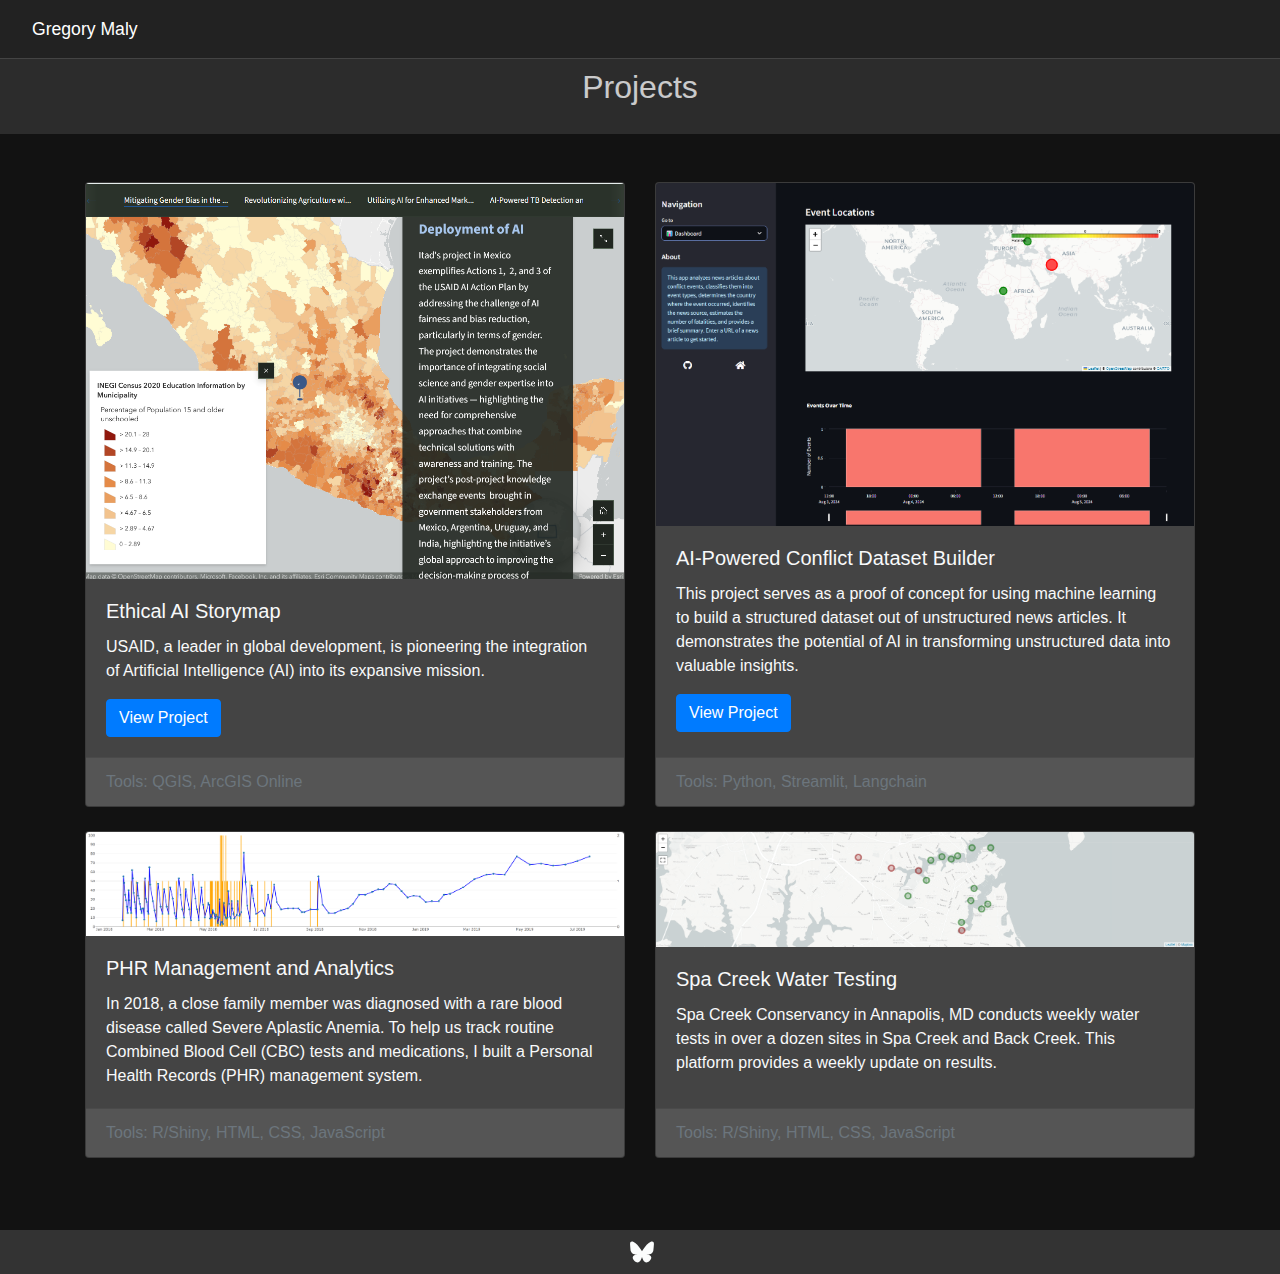
==== index.html @ e3fb36ff "Update index.html" ====
<head>
  <meta charset="utf-8">
  <meta name="viewport" content="width=device-width, initial-scale=1, shrink-to-fit=no">
  <link rel="stylesheet" href="https://maxcdn.bootstrapcdn.com/bootstrap/4.0.0/css/bootstrap.min.css" integrity="sha384-Gn5384xqQ1aoWXA+058RXPxPg6fy4IWvTNh0E263XmFcJlSAwiGgFAW/dAiS6JXm" crossorigin="anonymous">
  <link rel="stylesheet" href="https://use.fontawesome.com/releases/v5.7.0/css/all.css" integrity="sha384-lZN37f5QGtY3VHgisS14W3ExzMWZxybE1SJSEsQp9S+oqd12jhcu+A56Ebc1zFSJ" crossorigin="anonymous">
  <style>
  body {
    font-family: Arial, sans-serif;
    color: #f8f9fa; /* Light text color */
    background-color: #121212; /* Dark background color */
    display: flex;
    flex-direction: column;
    min-height: 100vh;
  }
  .navbar {
    background-color: #222; /* Darker navbar background for better contrast */
    border-bottom: 1px solid #444;
  }
  .navbar-brand, .nav-link, .navbar-text {
    color: #f8f9fa; /* Light text color for navbar */
    font-size: 1.1rem; /* Slightly larger font size for readability */
    padding: 0.5rem 1rem; /* Increased padding for better spacing */
  }
  .navbar-brand:hover, .nav-link:hover {
    color: #ddd; /* Slightly lighter on hover */
  }
  .jumbotron, .bgimg-1, .bgimg-2 {
    background-size: cover;
    background-position: center;
    opacity: 0.8;
  }
  .jumbotron, .bgimg-1, .bgimg-2 {
    background-color: #333; /* Dark background for sections */
  }
  .caption {
    text-align: center;
    color: #f8f9fa; /* Light text color */
    padding: 20px;
  }
  .card {
    background-color: #444; /* Dark card background */
    color: #f8f9fa; /* Light text color */
  }
  .card-header {
    background-color: #555; /* Darker card header */
    color: #f8f9fa; /* Light text color */
  }
  .card-footer {
    background-color: #555; /* Darker card footer */
    color: #eee; /* Even lighter text color for better contrast */
  }
  a {
    color: #f8f9fa; /* Light link color */
    text-decoration: none;
  }
  a:hover {
    text-decoration: underline;
    color: #ddd; /* Slightly lighter on hover */
  }
  footer {
    background-color: #333; /* Dark footer background */
    padding: 10px 0;
    color: #f8f9fa; /* Light text color */
    margin-top: auto;
  }
  .social-links a {
    display: inline-block;
    vertical-align: middle;
    text-decoration: none;
  }

  .social-links a img {
    display: block;
  }

  .social-links a {
    margin-right: 15px; /* Adjust spacing between icons */
  }

  .social-links a:last-child {
    margin-right: 0; /* Remove margin from the last icon */
  }
</style>
</head>

<body>
  <header>
    <nav class="navbar navbar-expand-lg navbar-dark fixed-top">
      <a class="navbar-brand" href="#">Gregory Maly</a>
      <button class="navbar-toggler" type="button" data-toggle="collapse" data-target="#navbarText" aria-controls="navbarText" aria-expanded="false" aria-label="Toggle navigation">
        <span class="navbar-toggler-icon"></span>
      </button>
      <div class="collapse navbar-collapse" id="navbarText">
        <ul class="navbar-nav mr-auto">
          <!-- Removed navigation links -->
        </ul>
      </div>
    </nav>
  </header>

  <main>
    <section id="projects" class="bgimg-1 my-5">
      <div class="caption">
        <h2>Projects</h2>
      </div>
    </section>

    <div class="container my-5">
      <div class="row">
        <div class="col-md-6 mb-4 d-flex">
          <div class="card">
            <img class="card-img-top" src="images/EthicalAI.png" alt="Ethical AI Project">
            <div class="card-body">
              <h5 class="card-title">Ethical AI Storymap</h5>
              <p class="card-text">USAID, a leader in global development, is pioneering the integration of Artificial Intelligence (AI) into its expansive mission.</p>
              <a href="https://storymaps.arcgis.com/stories/06e304e31e0b47d9a1a52c64feaf4442" target="_blank" class="btn btn-primary">View Project</a>
            </div>
            <div class="card-footer text-muted">Tools: QGIS, ArcGIS Online</div>
          </div>
        </div>
        <div class="col-md-6 mb-4 d-flex">
          <div class="card">
            <img class="card-img-top" src="images/conflicteventsbuilder.png" alt="AI-Powered Conflict Dataset Builder">
            <div class="card-body">
              <h5 class="card-title">AI-Powered Conflict Dataset Builder</h5>
              <p class="card-text">This project serves as a proof of concept for using machine learning to build a structured dataset out of unstructured news articles. It demonstrates the potential of AI in transforming unstructured data into valuable insights.</p>
              <a href="https://events.evidencebase.ai/" target="_blank" class="btn btn-primary">View Project</a>
            </div>
            <div class="card-footer text-muted">Tools: Python, Streamlit, Langchain</div>
          </div>
        </div>
        <div class="col-md-6 mb-4 d-flex">
          <div class="card">
            <img class="card-img-top" src="CBCtracker.PNG" alt="PHR Management and Analytics">
            <div class="card-body">
              <h5 class="card-title">PHR Management and Analytics</h5>
              <p class="card-text">In 2018, a close family member was diagnosed with a rare blood disease called Severe Aplastic Anemia. To help us track routine Combined Blood Cell (CBC) tests and medications, I built a Personal Health Records (PHR) management system.</p>
            </div>
            <div class="card-footer text-muted">Tools: R/Shiny, HTML, CSS, JavaScript</div>
          </div>
        </div>
        <div class="col-md-6 mb-4 d-flex">
          <div class="card">
            <img class="card-img-top" src="WaterTracker.PNG" alt="Spa Creek Water Testing">
            <div class="card-body">
              <h5 class="card-title">Spa Creek Water Testing</h5>
              <p class="card-text">Spa Creek Conservancy in Annapolis, MD conducts weekly water tests in over a dozen sites in Spa Creek and Back Creek. This platform provides a weekly update on results.</p>
            </div>
            <div class="card-footer text-muted">Tools: R/Shiny, HTML, CSS, JavaScript</div>
          </div>
        </div>
      </div>
    </div>
  </main>

  <footer class="text-center">
    <div class="container">
      <div class="social-links">
        <a href="https://www.linkedin.com/in/gregmaly/" class="fab fa-linkedin" target="_blank" style="font-size: 24px; margin-right: 15px;"></a>
        <a href="https://bsky.app/profile/gmaly.bsky.social" target="_blank" style="display: inline-block; width: 24px; height: 24px; margin-right: 15px;">
          <img src="icons/bluesky-brands-solid.svg" alt="Bluesky" style="width: 100%; height: 100%;">
        </a>
      </div>
    </div>
  </footer>

  <script src="https://code.jquery.com/jquery-3.4.1.min.js" integrity="sha256-CSXorXvZcTkaix6Yvo6HppcZGetbYMGWSFlBw8HfCJo=" crossorigin="anonymous"></script>
  <script src="https://cdnjs.cloudflare.com/ajax/libs/popper.js/1.12.9/umd/popper.min.js" integrity="sha384-ApNbgh9B+Y1QKtv3Rn7W3mgPxhU9K/ScQsAP7hUibX39j7fakFPskvXusvfa0b4Q" crossorigin="anonymous"></script>
  <script src="https://maxcdn.bootstrapcdn.com/bootstrap/4.0.0/js/bootstrap.min.js" integrity="sha384-JZR6Spejh4U02d8jOt6vLEHfe/JQGiRRSQQxSfFWpi1MquVdAyjUar5+76PVCmYl" crossorigin="anonymous"></script>
  <script>
    function scrollToAnchor(aid) {
      var aTag = $("a[name='" + aid + "']");
      $('html,body').animate({ scrollTop: aTag.offset().top }, 'slow');
    }

    $("#aboutlink").click(function () {
      scrollToAnchor('about');
    });

    $(".projectslink").click(function () {
      scrollToAnchor('projects');
    });

    $("#resumelink").click(function () {
      scrollToAnchor('resume');
    });
  </script>
</body>
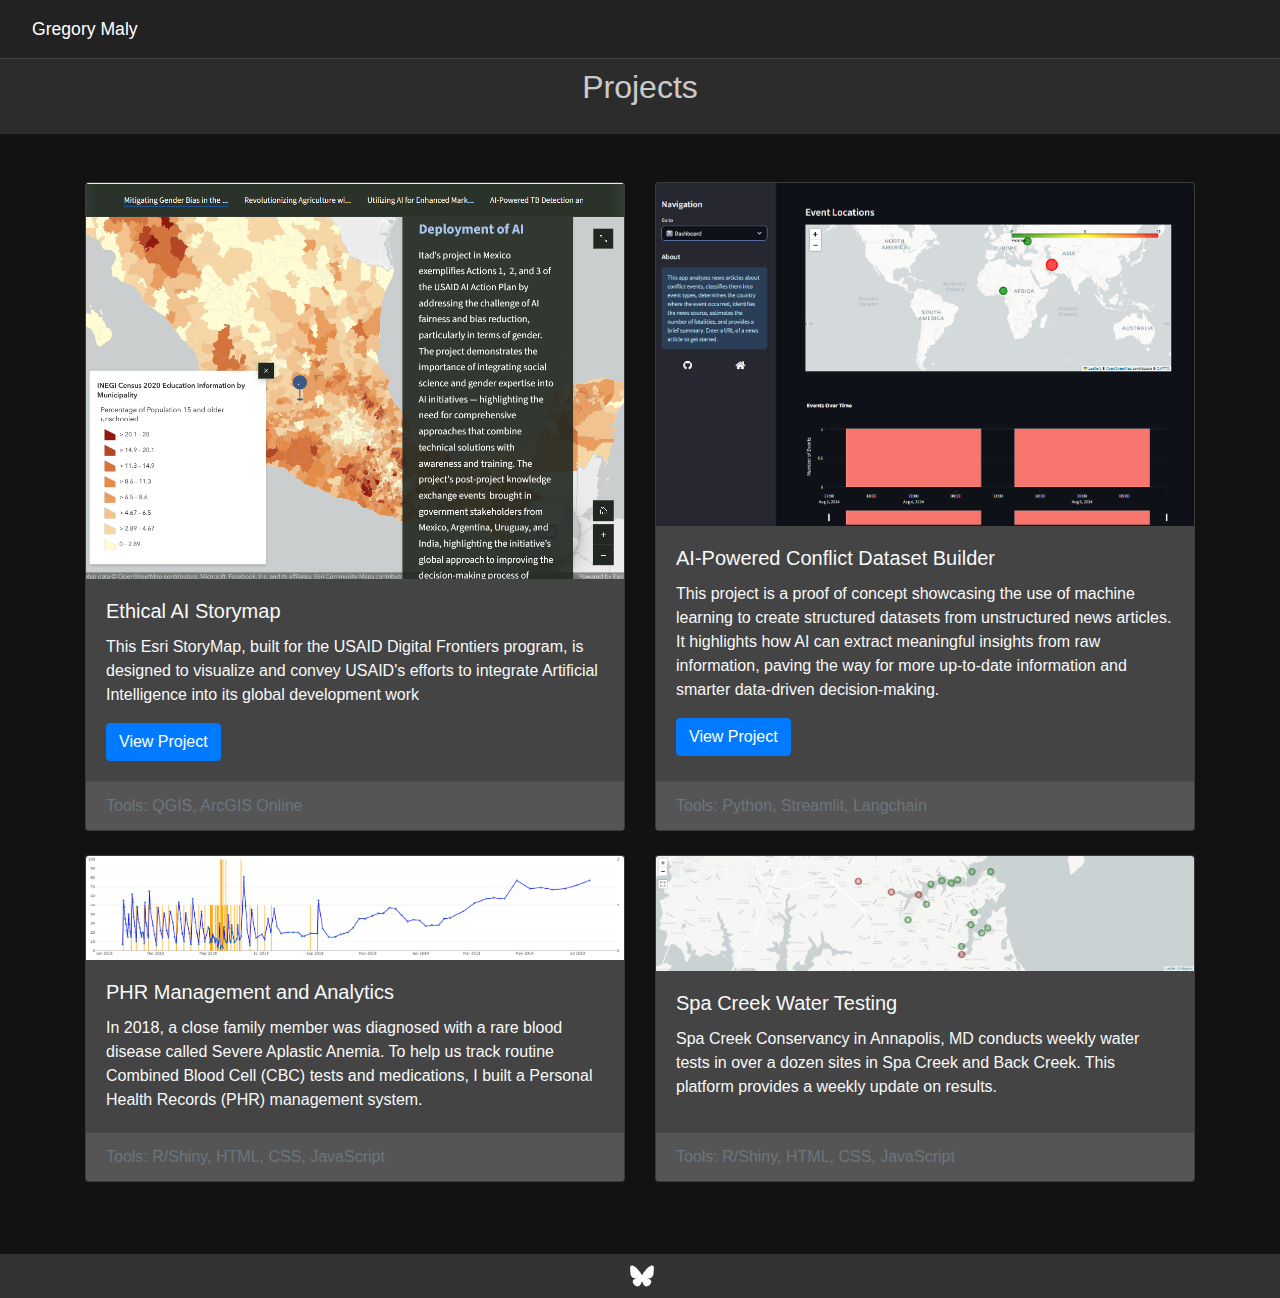
==== commit 8585c0c7: "Update index.html" ====
--- a/index.html
+++ b/index.html
@@ -112,7 +112,7 @@
             <img class="card-img-top" src="images/EthicalAI.png" alt="Ethical AI Project">
             <div class="card-body">
               <h5 class="card-title">Ethical AI Storymap</h5>
-              <p class="card-text">USAID, a leader in global development, is pioneering the integration of Artificial Intelligence (AI) into its expansive mission.</p>
+              <p class="card-text">This Esri StoryMap, built for the USAID Digital Frontiers program, is designed to visualize and convey USAID's efforts to integrate Artificial Intelligence into its global development work</p>
               <a href="https://storymaps.arcgis.com/stories/06e304e31e0b47d9a1a52c64feaf4442" target="_blank" class="btn btn-primary">View Project</a>
             </div>
             <div class="card-footer text-muted">Tools: QGIS, ArcGIS Online</div>
@@ -123,7 +123,7 @@
             <img class="card-img-top" src="images/conflicteventsbuilder.png" alt="AI-Powered Conflict Dataset Builder">
             <div class="card-body">
               <h5 class="card-title">AI-Powered Conflict Dataset Builder</h5>
-              <p class="card-text">This project serves as a proof of concept for using machine learning to build a structured dataset out of unstructured news articles. It demonstrates the potential of AI in transforming unstructured data into valuable insights.</p>
+              <p class="card-text">This project is a proof of concept showcasing the use of machine learning to create structured datasets from unstructured news articles. It highlights how AI can extract meaningful insights from raw information, paving the way for more up-to-date information and smarter data-driven decision-making.</p>
               <a href="https://events.evidencebase.ai/" target="_blank" class="btn btn-primary">View Project</a>
             </div>
             <div class="card-footer text-muted">Tools: Python, Streamlit, Langchain</div>
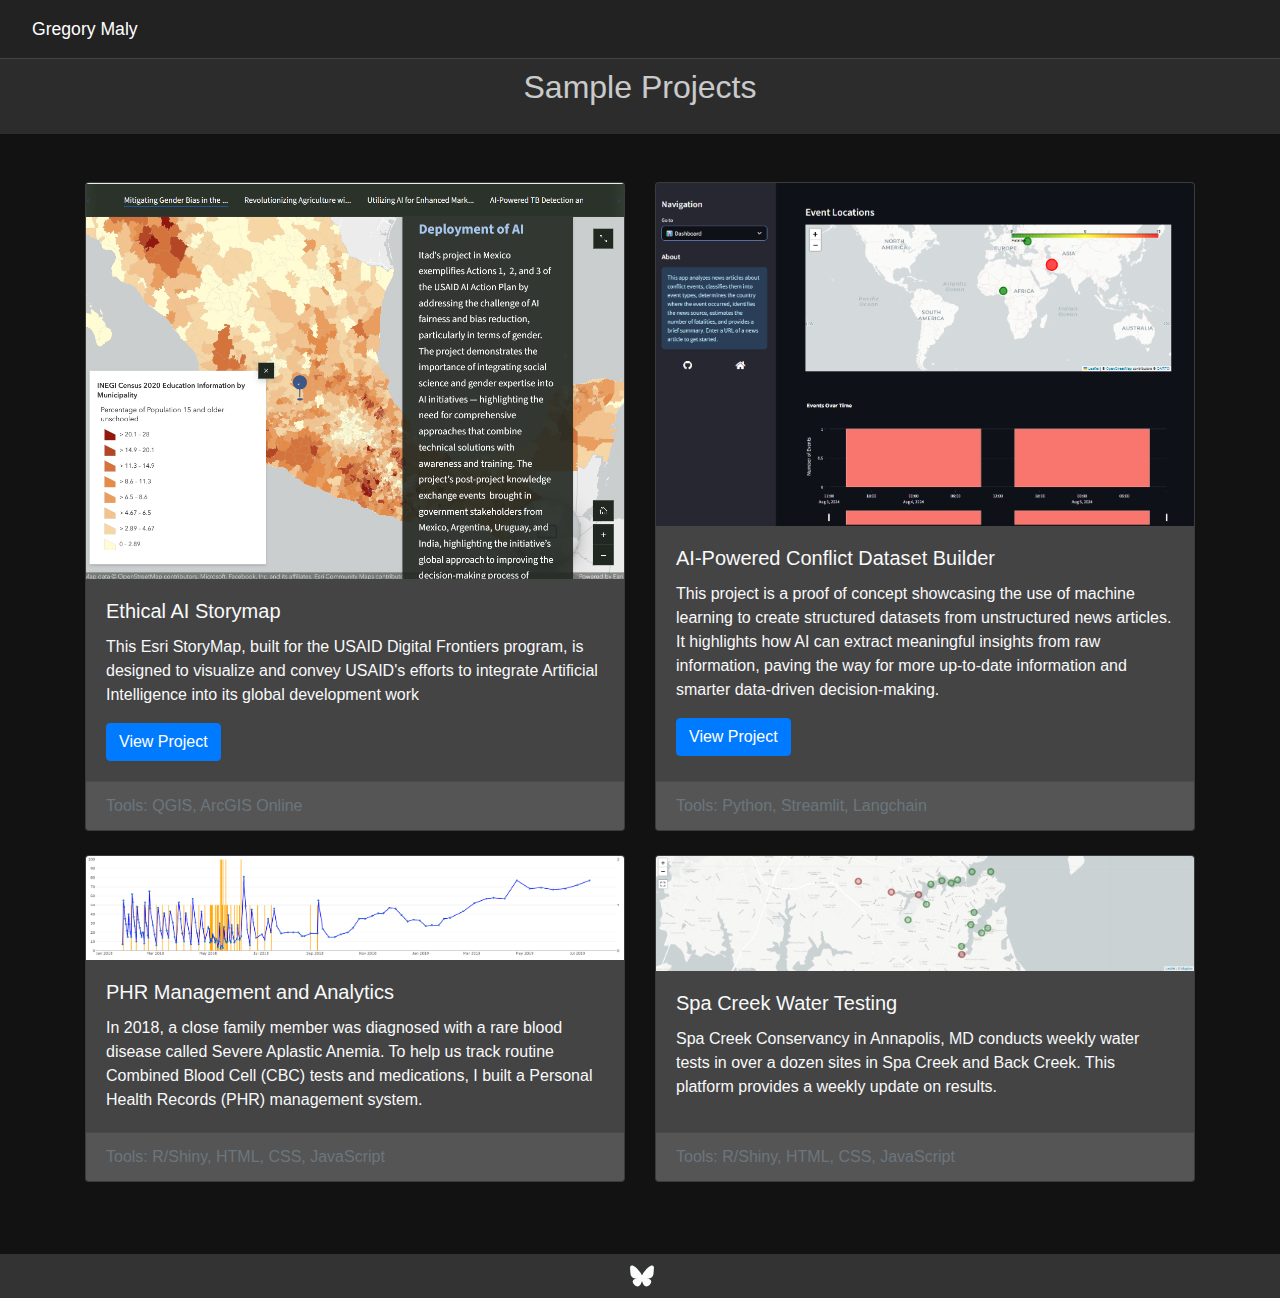
==== commit 7f6568a2: "Update index.html" ====
--- a/index.html
+++ b/index.html
@@ -101,7 +101,7 @@
   <main>
     <section id="projects" class="bgimg-1 my-5">
       <div class="caption">
-        <h2>Projects</h2>
+        <h2>Sample Projects</h2>
       </div>
     </section>
 
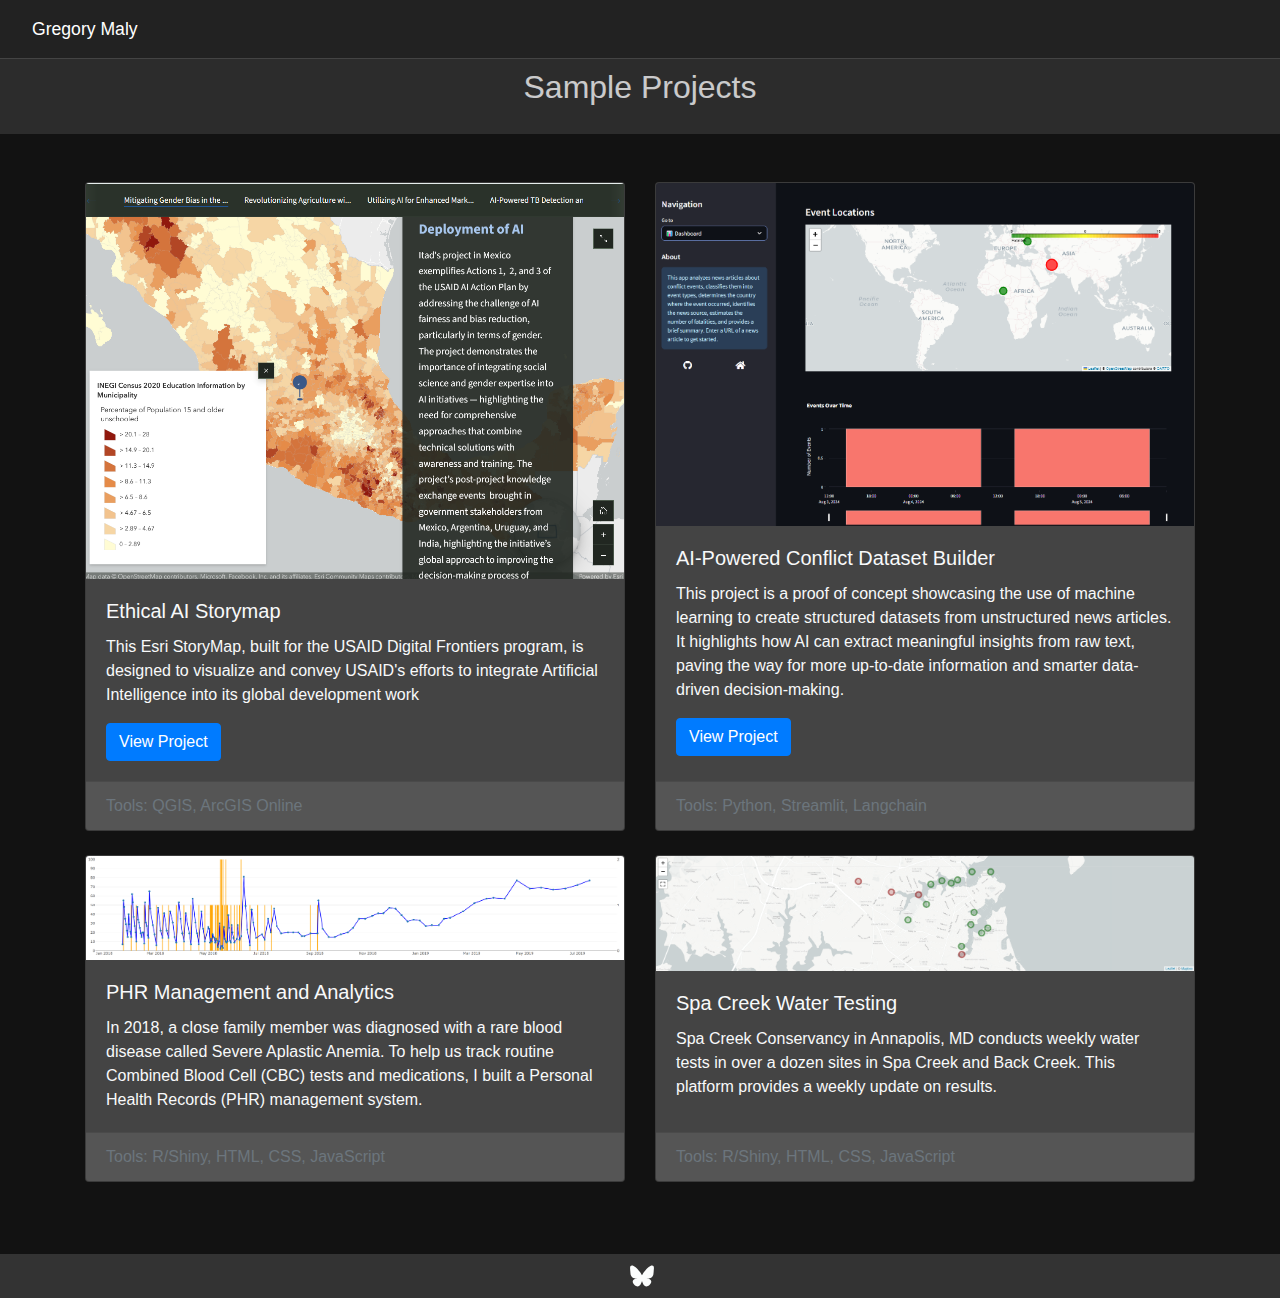
==== commit bf0813b6: "Update index.html" ====
--- a/index.html
+++ b/index.html
@@ -123,7 +123,7 @@
             <img class="card-img-top" src="images/conflicteventsbuilder.png" alt="AI-Powered Conflict Dataset Builder">
             <div class="card-body">
               <h5 class="card-title">AI-Powered Conflict Dataset Builder</h5>
-              <p class="card-text">This project is a proof of concept showcasing the use of machine learning to create structured datasets from unstructured news articles. It highlights how AI can extract meaningful insights from raw information, paving the way for more up-to-date information and smarter data-driven decision-making.</p>
+              <p class="card-text">This project is a proof of concept showcasing the use of machine learning to create structured datasets from unstructured news articles. It highlights how AI can extract meaningful insights from raw text, paving the way for more up-to-date information and smarter data-driven decision-making.</p>
               <a href="https://events.evidencebase.ai/" target="_blank" class="btn btn-primary">View Project</a>
             </div>
             <div class="card-footer text-muted">Tools: Python, Streamlit, Langchain</div>
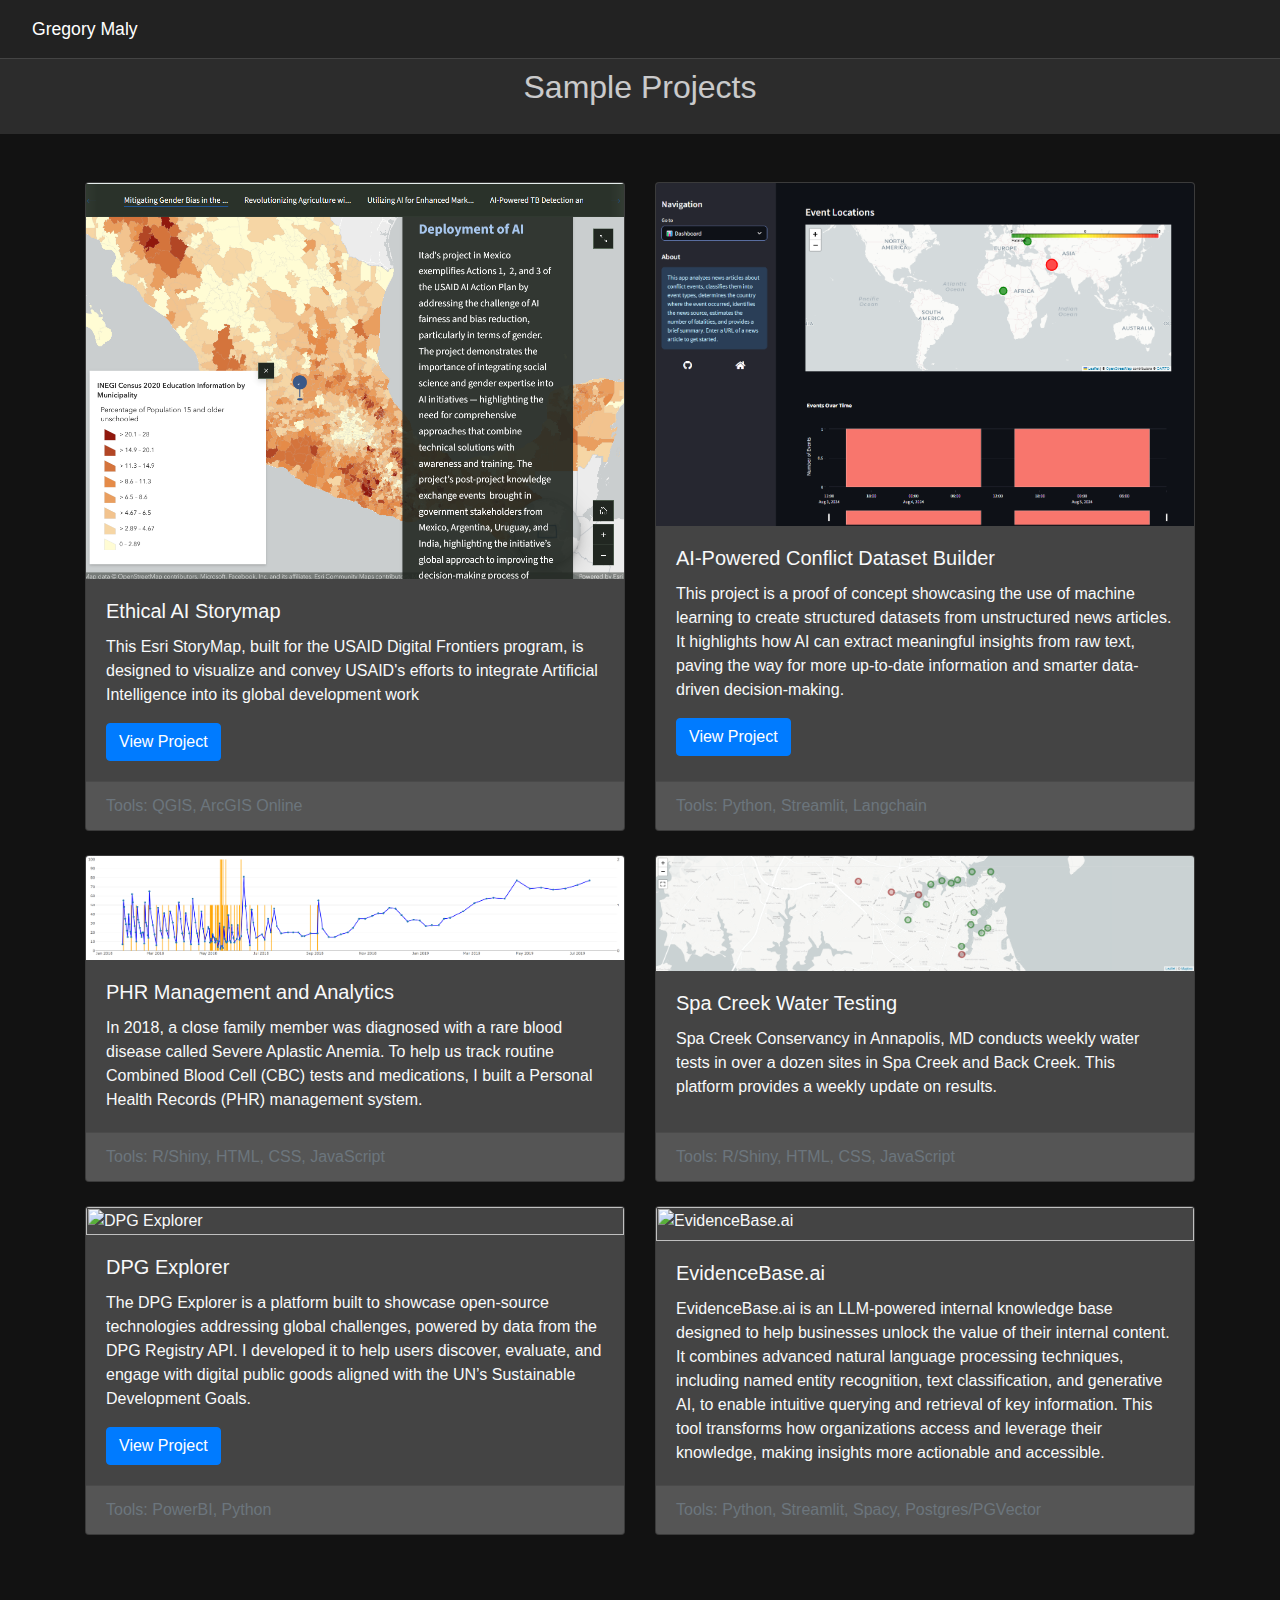
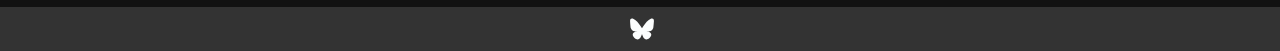
==== commit 1dce40fe: "Update index.html" ====
--- a/index.html
+++ b/index.html
@@ -149,6 +149,27 @@
             <div class="card-footer text-muted">Tools: R/Shiny, HTML, CSS, JavaScript</div>
           </div>
         </div>
+        <div class="col-md-6 mb-4 d-flex">
+          <div class="card">
+            <img class="card-img-top" src="images/DPGExplorr.png" alt="DPG Explorer">
+            <div class="card-body">
+              <h5 class="card-title">DPG Explorer</h5>
+              <p class="card-text">The DPG Explorer is a platform built to showcase open-source technologies addressing global challenges, powered by data from the DPG Registry API. I developed it to help users discover, evaluate, and engage with digital public goods aligned with the UN’s Sustainable Development Goals.</p>
+              <a href="https://app.powerbi.com/view?r=eyJrIjoiOGNhMDE0MzMtNzBmMi00ZDAxLWEzODItMjQ4ZWIwNmY5YTM0IiwidCI6IjczNjIwMmZmLWY0MDctNDhiYS04NGE1LTMzYWRhNTE1MzI1NyIsImMiOjJ9" target="_blank" class="btn btn-primary">View Project</a>
+            </div>
+            <div class="card-footer text-muted">Tools: PowerBI, Python</div>
+          </div>
+        </div>
+        <div class="col-md-6 mb-4 d-flex">
+          <div class="card">
+            <img class="card-img-top" src="images/Evidencebase.png" alt="EvidenceBase.ai">
+            <div class="card-body">
+              <h5 class="card-title">EvidenceBase.ai</h5>
+              <p class="card-text">EvidenceBase.ai is an LLM-powered internal knowledge base designed to help businesses unlock the value of their internal content. It combines advanced natural language processing techniques, including named entity recognition, text classification, and generative AI, to enable intuitive querying and retrieval of key information. This tool transforms how organizations access and leverage their knowledge, making insights more actionable and accessible.</p>
+            </div>
+            <div class="card-footer text-muted">Tools: Python, Streamlit, Spacy, Postgres/PGVector</div>
+          </div>
+        </div>
       </div>
     </div>
   </main>
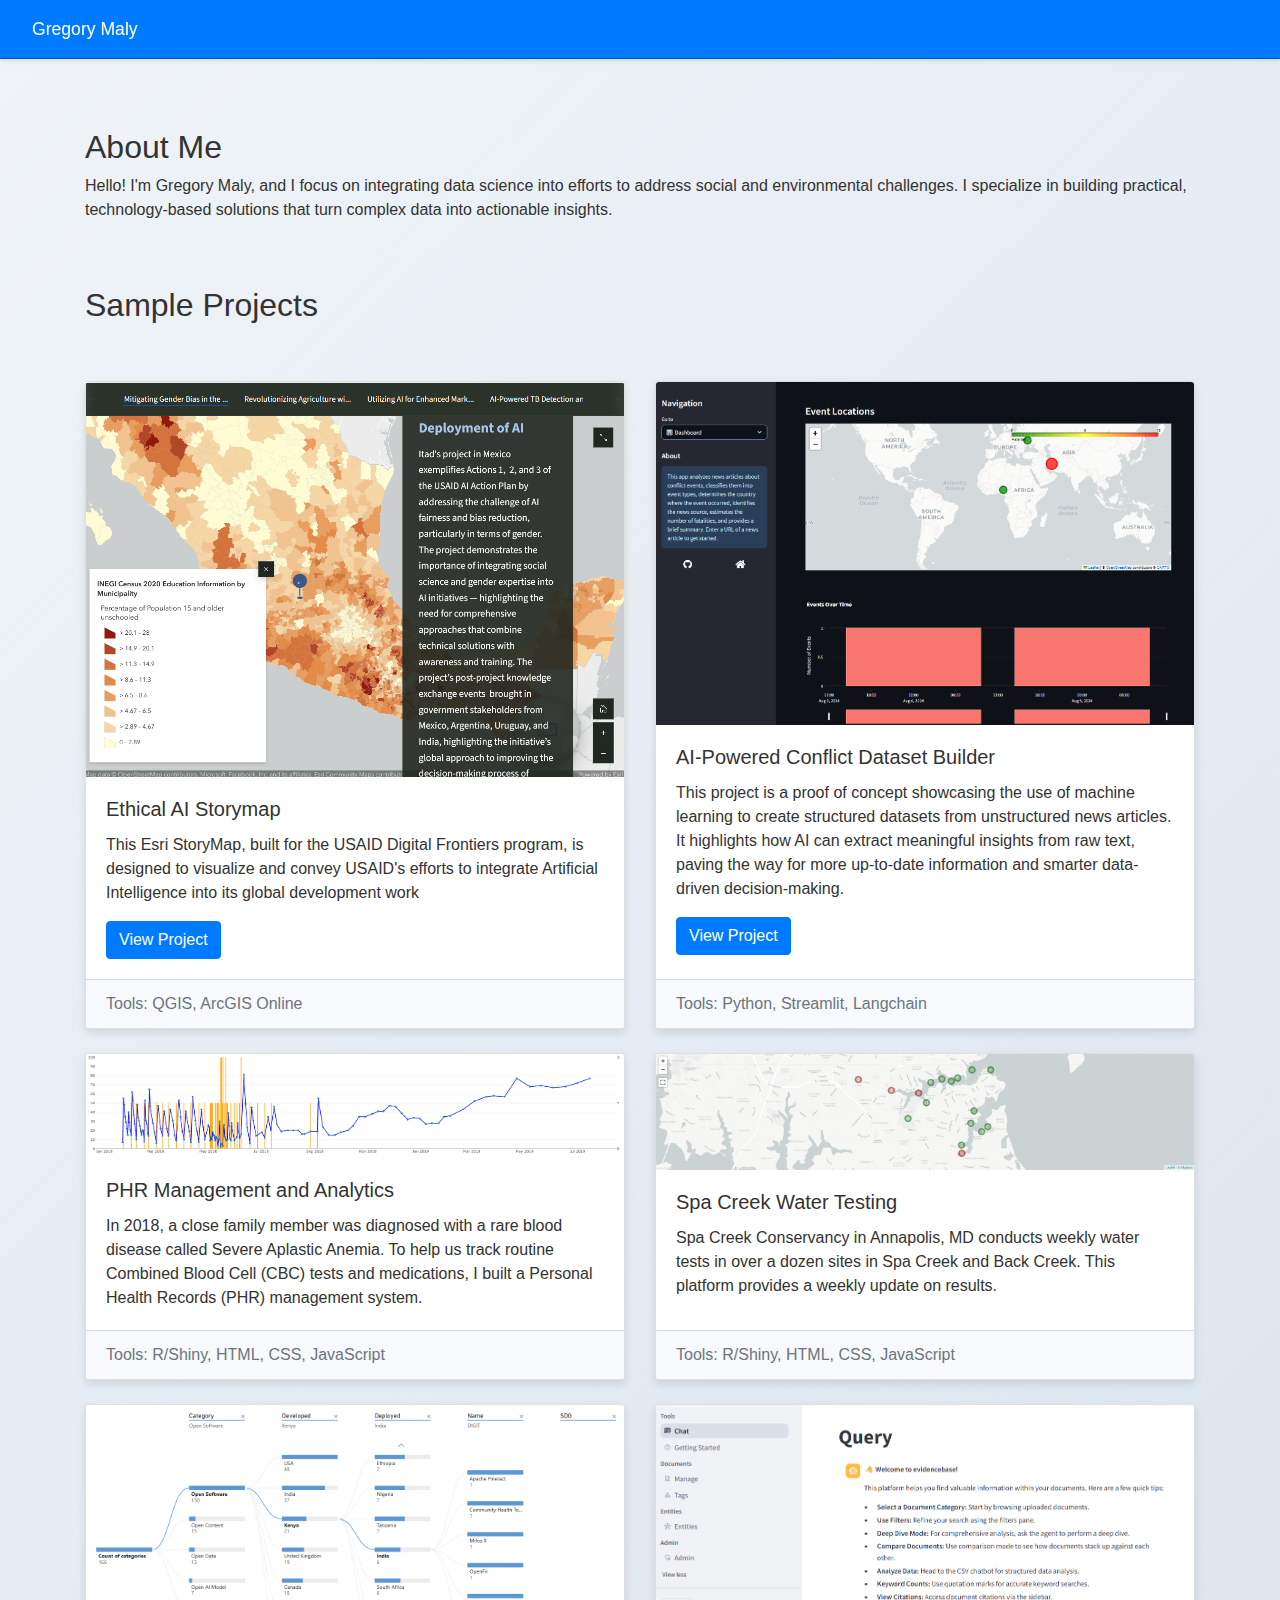
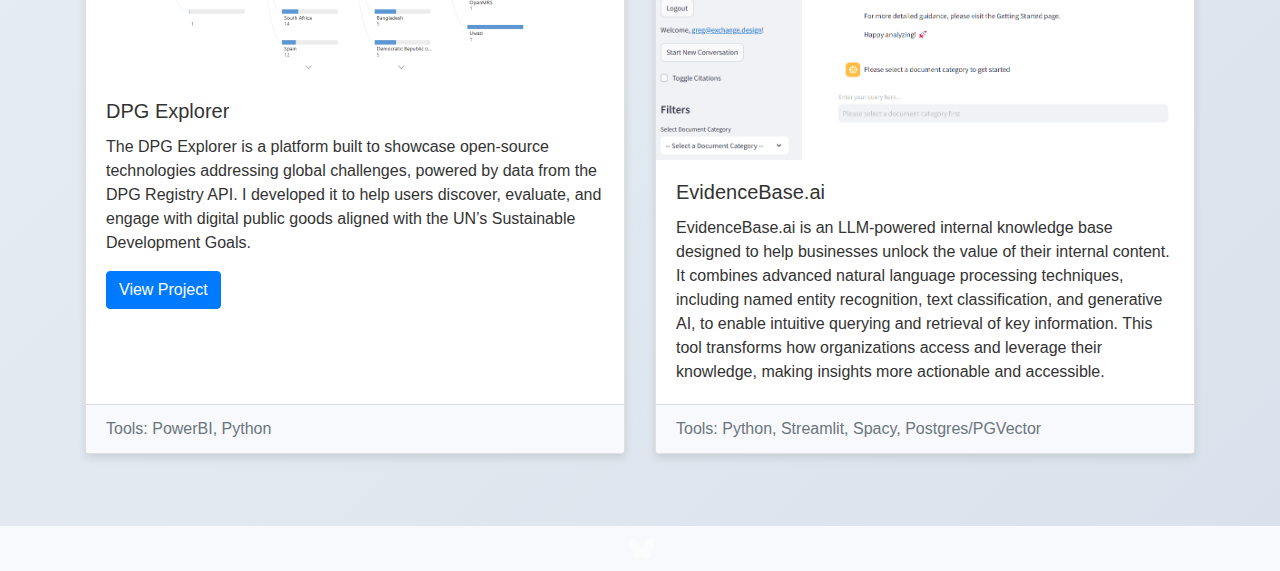
==== commit 4512ff2d: "updated the UI" ====
--- a/index.html
+++ b/index.html
@@ -4,83 +4,87 @@
   <link rel="stylesheet" href="https://maxcdn.bootstrapcdn.com/bootstrap/4.0.0/css/bootstrap.min.css" integrity="sha384-Gn5384xqQ1aoWXA+058RXPxPg6fy4IWvTNh0E263XmFcJlSAwiGgFAW/dAiS6JXm" crossorigin="anonymous">
   <link rel="stylesheet" href="https://use.fontawesome.com/releases/v5.7.0/css/all.css" integrity="sha384-lZN37f5QGtY3VHgisS14W3ExzMWZxybE1SJSEsQp9S+oqd12jhcu+A56Ebc1zFSJ" crossorigin="anonymous">
   <style>
-  body {
-    font-family: Arial, sans-serif;
-    color: #f8f9fa; /* Light text color */
-    background-color: #121212; /* Dark background color */
-    display: flex;
-    flex-direction: column;
-    min-height: 100vh;
-  }
-  .navbar {
-    background-color: #222; /* Darker navbar background for better contrast */
-    border-bottom: 1px solid #444;
-  }
-  .navbar-brand, .nav-link, .navbar-text {
-    color: #f8f9fa; /* Light text color for navbar */
-    font-size: 1.1rem; /* Slightly larger font size for readability */
-    padding: 0.5rem 1rem; /* Increased padding for better spacing */
-  }
-  .navbar-brand:hover, .nav-link:hover {
-    color: #ddd; /* Slightly lighter on hover */
-  }
-  .jumbotron, .bgimg-1, .bgimg-2 {
-    background-size: cover;
-    background-position: center;
-    opacity: 0.8;
-  }
-  .jumbotron, .bgimg-1, .bgimg-2 {
-    background-color: #333; /* Dark background for sections */
-  }
-  .caption {
-    text-align: center;
-    color: #f8f9fa; /* Light text color */
-    padding: 20px;
-  }
-  .card {
-    background-color: #444; /* Dark card background */
-    color: #f8f9fa; /* Light text color */
-  }
-  .card-header {
-    background-color: #555; /* Darker card header */
-    color: #f8f9fa; /* Light text color */
-  }
-  .card-footer {
-    background-color: #555; /* Darker card footer */
-    color: #eee; /* Even lighter text color for better contrast */
-  }
-  a {
-    color: #f8f9fa; /* Light link color */
-    text-decoration: none;
-  }
-  a:hover {
-    text-decoration: underline;
-    color: #ddd; /* Slightly lighter on hover */
-  }
-  footer {
-    background-color: #333; /* Dark footer background */
-    padding: 10px 0;
-    color: #f8f9fa; /* Light text color */
-    margin-top: auto;
-  }
-  .social-links a {
-    display: inline-block;
-    vertical-align: middle;
-    text-decoration: none;
-  }
-
-  .social-links a img {
-    display: block;
-  }
-
-  .social-links a {
-    margin-right: 15px; /* Adjust spacing between icons */
-  }
-
-  .social-links a:last-child {
-    margin-right: 0; /* Remove margin from the last icon */
-  }
-</style>
+    body {
+      font-family: 'Segoe UI', Tahoma, Geneva, Verdana, sans-serif;
+      color: #333;
+      background: linear-gradient(135deg, #f0f4f8, #d9e2ec);
+      display: flex;
+      flex-direction: column;
+      min-height: 100vh;
+    }
+    .navbar {
+      background-color: #007bff;
+      border-bottom: 1px solid #0056b3;
+      box-shadow: 0 2px 4px rgba(0, 0, 0, 0.1);
+    }
+    .navbar-brand, .nav-link, .navbar-text {
+      color: #ffffff;
+      font-size: 1.1rem;
+      padding: 0.5rem 1rem;
+    }
+    .navbar-brand:hover, .nav-link:hover {
+      color: #ff7f50;
+    }
+    .jumbotron, .bgimg-1, .bgimg-2 {
+      background-size: cover;
+      background-position: center;
+      opacity: 0.8;
+    }
+    .caption {
+      text-align: center;
+      color: #f8f9fa;
+      padding: 20px;
+    }
+    .card {
+      background-color: #ffffff;
+      color: #333;
+      box-shadow: 0 4px 8px rgba(0, 0, 0, 0.1);
+      transition: transform 0.3s, box-shadow 0.3s;
+    }
+    .card:hover {
+      transform: translateY(-10px);
+      box-shadow: 0 8px 16px rgba(0, 0, 0, 0.2);
+    }
+    .card-header, .card-footer {
+      background-color: #f7f9fc;
+      color: #555;
+    }
+    a {
+      color: #007bff;
+      text-decoration: none;
+    }
+    a:hover {
+      text-decoration: underline;
+      color: #ff7f50;
+    }
+    footer {
+      background-color: #f7f9fc;
+      padding: 10px 0;
+      color: #333;
+      margin-top: auto;
+    }
+    .social-links a {
+      display: inline-block;
+      vertical-align: middle;
+      text-decoration: none;
+      transition: color 0.3s;
+    }
+    .social-links a:hover {
+      color: #ddd;
+    }
+    .social-links a img {
+      display: block;
+    }
+    .social-links a {
+      margin-right: 15px;
+    }
+    .social-links a:last-child {
+      margin-right: 0;
+    }
+    main {
+      margin-top: 80px;
+    }
+  </style>
 </head>
 
 <body>
@@ -99,9 +103,25 @@
   </header>
 
   <main>
-    <section id="projects" class="bgimg-1 my-5">
-      <div class="caption">
-        <h2>Sample Projects</h2>
+    <section id="bio" class="my-5">
+      <div class="container">
+        <div class="row">
+          <div class="col-md-12">
+            <h2>About Me</h2>
+            <p>Hello! I'm Gregory Maly, and I focus on integrating data science into efforts to address social and environmental challenges. I specialize in building practical, technology-based solutions that turn complex data into actionable insights.
+            </p>
+          </div>
+        </div>
+      </div>
+    </section>
+
+    <section id="projects" class="my-5">
+      <div class="container">
+        <div class="row">
+          <div class="col-md-12">
+            <h2>Sample Projects</h2>
+          </div>
+        </div>
       </div>
     </section>
 
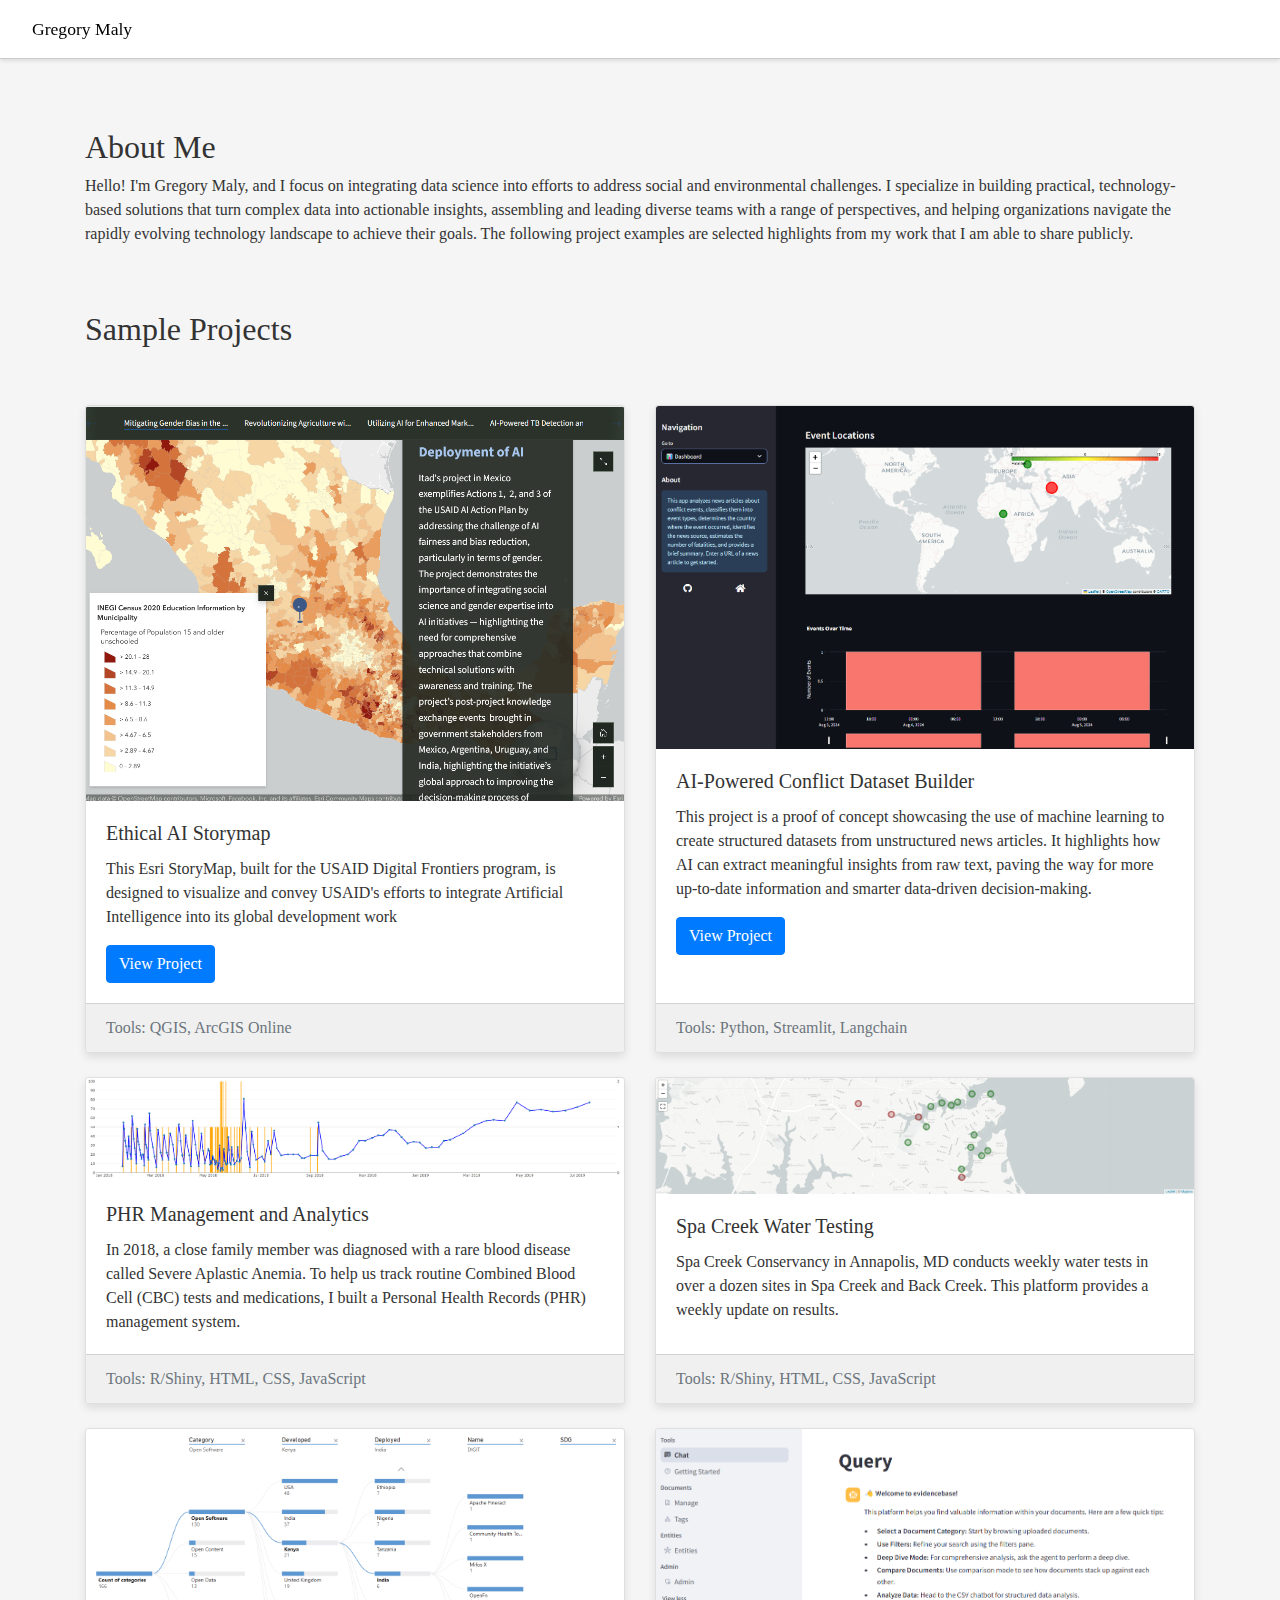
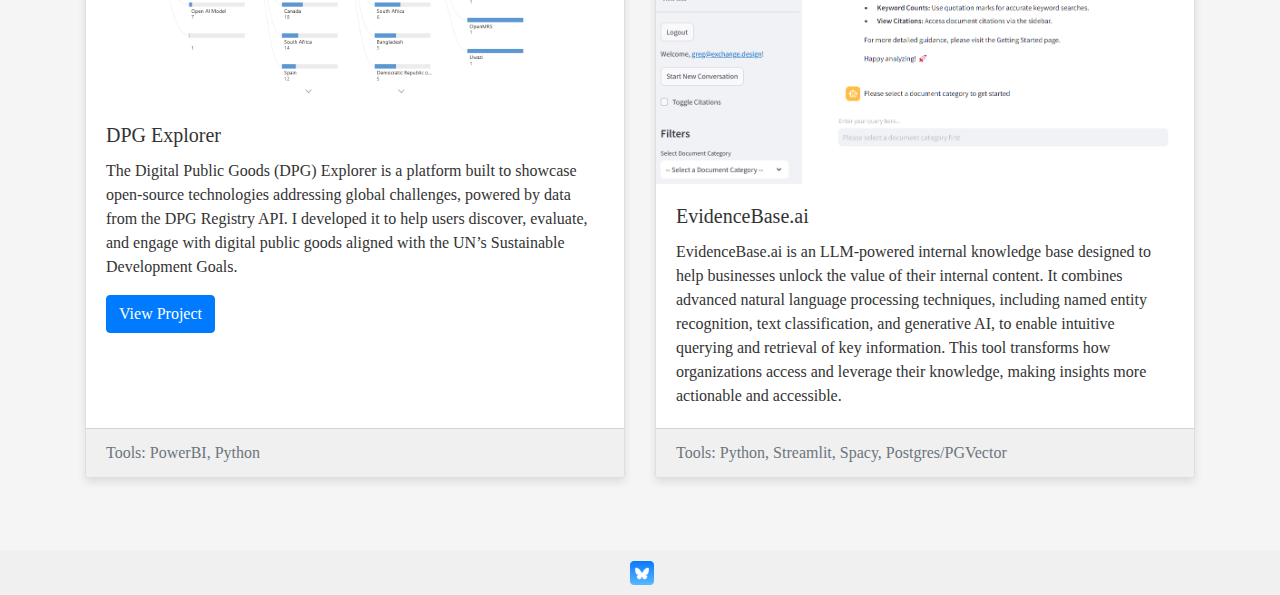
==== commit a8014218: "update UI" ====
--- a/index.html
+++ b/index.html
@@ -5,25 +5,25 @@
   <link rel="stylesheet" href="https://use.fontawesome.com/releases/v5.7.0/css/all.css" integrity="sha384-lZN37f5QGtY3VHgisS14W3ExzMWZxybE1SJSEsQp9S+oqd12jhcu+A56Ebc1zFSJ" crossorigin="anonymous">
   <style>
     body {
-      font-family: 'Segoe UI', Tahoma, Geneva, Verdana, sans-serif;
-      color: #333;
-      background: linear-gradient(135deg, #f0f4f8, #d9e2ec);
+      font-family: 'Georgia', serif;
+      color: #333;
+      background: #f5f5f5;
       display: flex;
       flex-direction: column;
       min-height: 100vh;
     }
     .navbar {
-      background-color: #007bff;
-      border-bottom: 1px solid #0056b3;
+      background-color: #fff;
+      border-bottom: 1px solid #ccc;
       box-shadow: 0 2px 4px rgba(0, 0, 0, 0.1);
     }
     .navbar-brand, .nav-link, .navbar-text {
-      color: #ffffff;
+      color: #000;
       font-size: 1.1rem;
       padding: 0.5rem 1rem;
     }
     .navbar-brand:hover, .nav-link:hover {
-      color: #ff7f50;
+      color: #555;
     }
     .jumbotron, .bgimg-1, .bgimg-2 {
       background-size: cover;
@@ -36,29 +36,29 @@
       padding: 20px;
     }
     .card {
-      background-color: #ffffff;
+      background-color: #fff;
       color: #333;
       box-shadow: 0 4px 8px rgba(0, 0, 0, 0.1);
       transition: transform 0.3s, box-shadow 0.3s;
     }
     .card:hover {
-      transform: translateY(-10px);
-      box-shadow: 0 8px 16px rgba(0, 0, 0, 0.2);
-    }
+    transform: translateY(-10px) scale(1.05);
+    box-shadow: 0 8px 16px rgba(0, 0, 0, 0.2);
+  }
     .card-header, .card-footer {
-      background-color: #f7f9fc;
-      color: #555;
+      background-color: #f0f0f0;
+      color: #333;
     }
     a {
-      color: #007bff;
+      color: #000;
       text-decoration: none;
     }
     a:hover {
       text-decoration: underline;
-      color: #ff7f50;
+      color: #555;
     }
     footer {
-      background-color: #f7f9fc;
+      background-color: #f0f0f0;
       padding: 10px 0;
       color: #333;
       margin-top: auto;
@@ -70,7 +70,7 @@
       transition: color 0.3s;
     }
     .social-links a:hover {
-      color: #ddd;
+      color: #555;
     }
     .social-links a img {
       display: block;
@@ -84,13 +84,14 @@
     main {
       margin-top: 80px;
     }
+    
   </style>
 </head>
 
 <body>
   <header>
     <nav class="navbar navbar-expand-lg navbar-dark fixed-top">
-      <a class="navbar-brand" href="#">Gregory Maly</a>
+      <a class="navbar-brand" href="#" style="color: black;">Gregory Maly</a>
       <button class="navbar-toggler" type="button" data-toggle="collapse" data-target="#navbarText" aria-controls="navbarText" aria-expanded="false" aria-label="Toggle navigation">
         <span class="navbar-toggler-icon"></span>
       </button>
@@ -108,7 +109,7 @@
         <div class="row">
           <div class="col-md-12">
             <h2>About Me</h2>
-            <p>Hello! I'm Gregory Maly, and I focus on integrating data science into efforts to address social and environmental challenges. I specialize in building practical, technology-based solutions that turn complex data into actionable insights.
+            <p>Hello! I'm Gregory Maly, and I focus on integrating data science into efforts to address social and environmental challenges. I specialize in building practical, technology-based solutions that turn complex data into actionable insights, assembling and leading diverse teams with a range of perspectives, and helping organizations navigate the rapidly evolving technology landscape to achieve their goals. The following project examples are selected highlights from my work that I am able to share publicly.
             </p>
           </div>
         </div>
@@ -174,7 +175,7 @@
             <img class="card-img-top" src="images/DPGExplorr.png" alt="DPG Explorer">
             <div class="card-body">
               <h5 class="card-title">DPG Explorer</h5>
-              <p class="card-text">The DPG Explorer is a platform built to showcase open-source technologies addressing global challenges, powered by data from the DPG Registry API. I developed it to help users discover, evaluate, and engage with digital public goods aligned with the UN’s Sustainable Development Goals.</p>
+              <p class="card-text">The Digital Public Goods (DPG) Explorer is a platform built to showcase open-source technologies addressing global challenges, powered by data from the DPG Registry API. I developed it to help users discover, evaluate, and engage with digital public goods aligned with the UN’s Sustainable Development Goals.</p>
               <a href="https://app.powerbi.com/view?r=eyJrIjoiOGNhMDE0MzMtNzBmMi00ZDAxLWEzODItMjQ4ZWIwNmY5YTM0IiwidCI6IjczNjIwMmZmLWY0MDctNDhiYS04NGE1LTMzYWRhNTE1MzI1NyIsImMiOjJ9" target="_blank" class="btn btn-primary">View Project</a>
             </div>
             <div class="card-footer text-muted">Tools: PowerBI, Python</div>
@@ -199,7 +200,7 @@
       <div class="social-links">
         <a href="https://www.linkedin.com/in/gregmaly/" class="fab fa-linkedin" target="_blank" style="font-size: 24px; margin-right: 15px;"></a>
         <a href="https://bsky.app/profile/gmaly.bsky.social" target="_blank" style="display: inline-block; width: 24px; height: 24px; margin-right: 15px;">
-          <img src="icons/bluesky-brands-solid.svg" alt="Bluesky" style="width: 100%; height: 100%;">
+          <img src="icons/Bluesky_app_icon2.png" alt="Bluesky" style="width: 100%; height: 100%;">
         </a>
       </div>
     </div>
@@ -215,15 +216,15 @@
     }
 
     $("#aboutlink").click(function () {
-      scrollToAnchor('about');
-    });
-
-    $(".projectslink").click(function () {
-      scrollToAnchor('projects');
-    });
-
-    $("#resumelink").click(function () {
-      scrollToAnchor('resume');
+            entry.target.classList.add('visible');
+            appearOnScroll.unobserve(entry.target);
+          }
+        });
+      }, appearOptions);
+
+      faders.forEach(fader => {
+        appearOnScroll.observe(fader);
+      });
     });
   </script>
 </body>
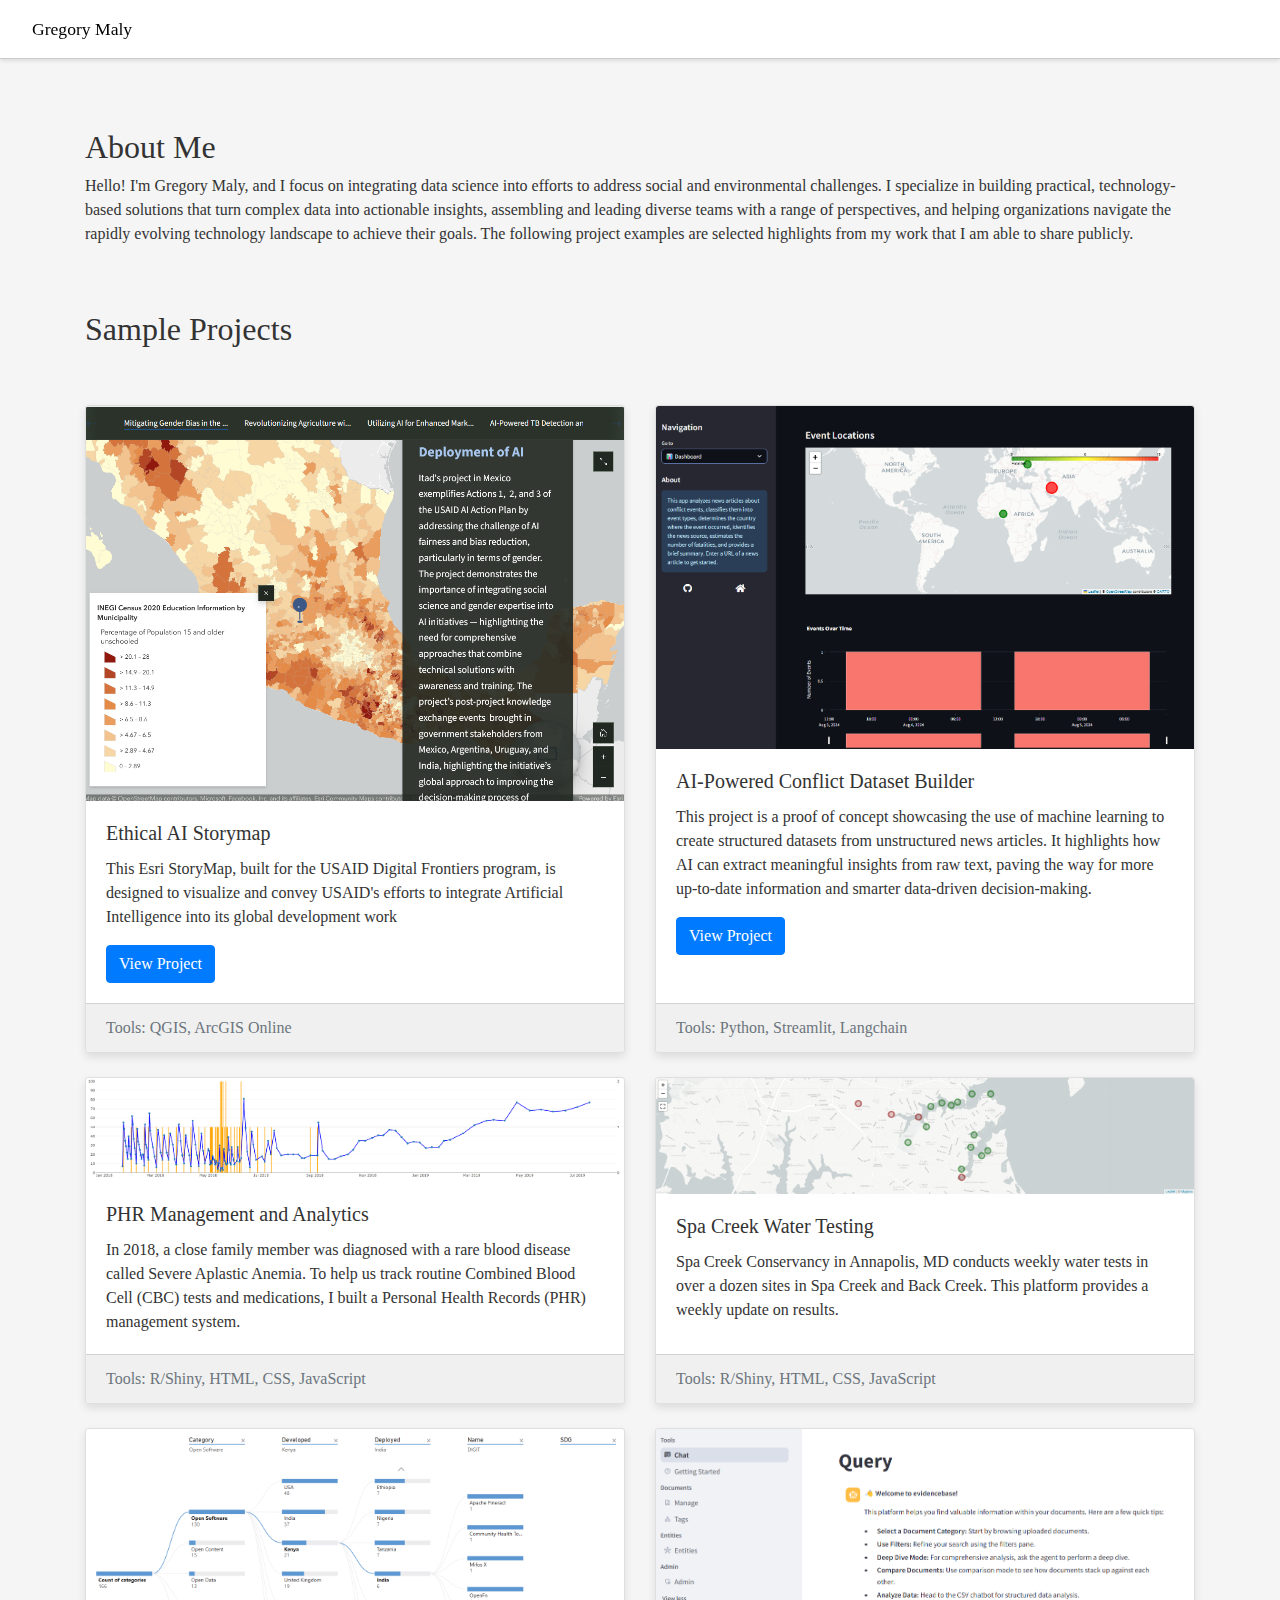
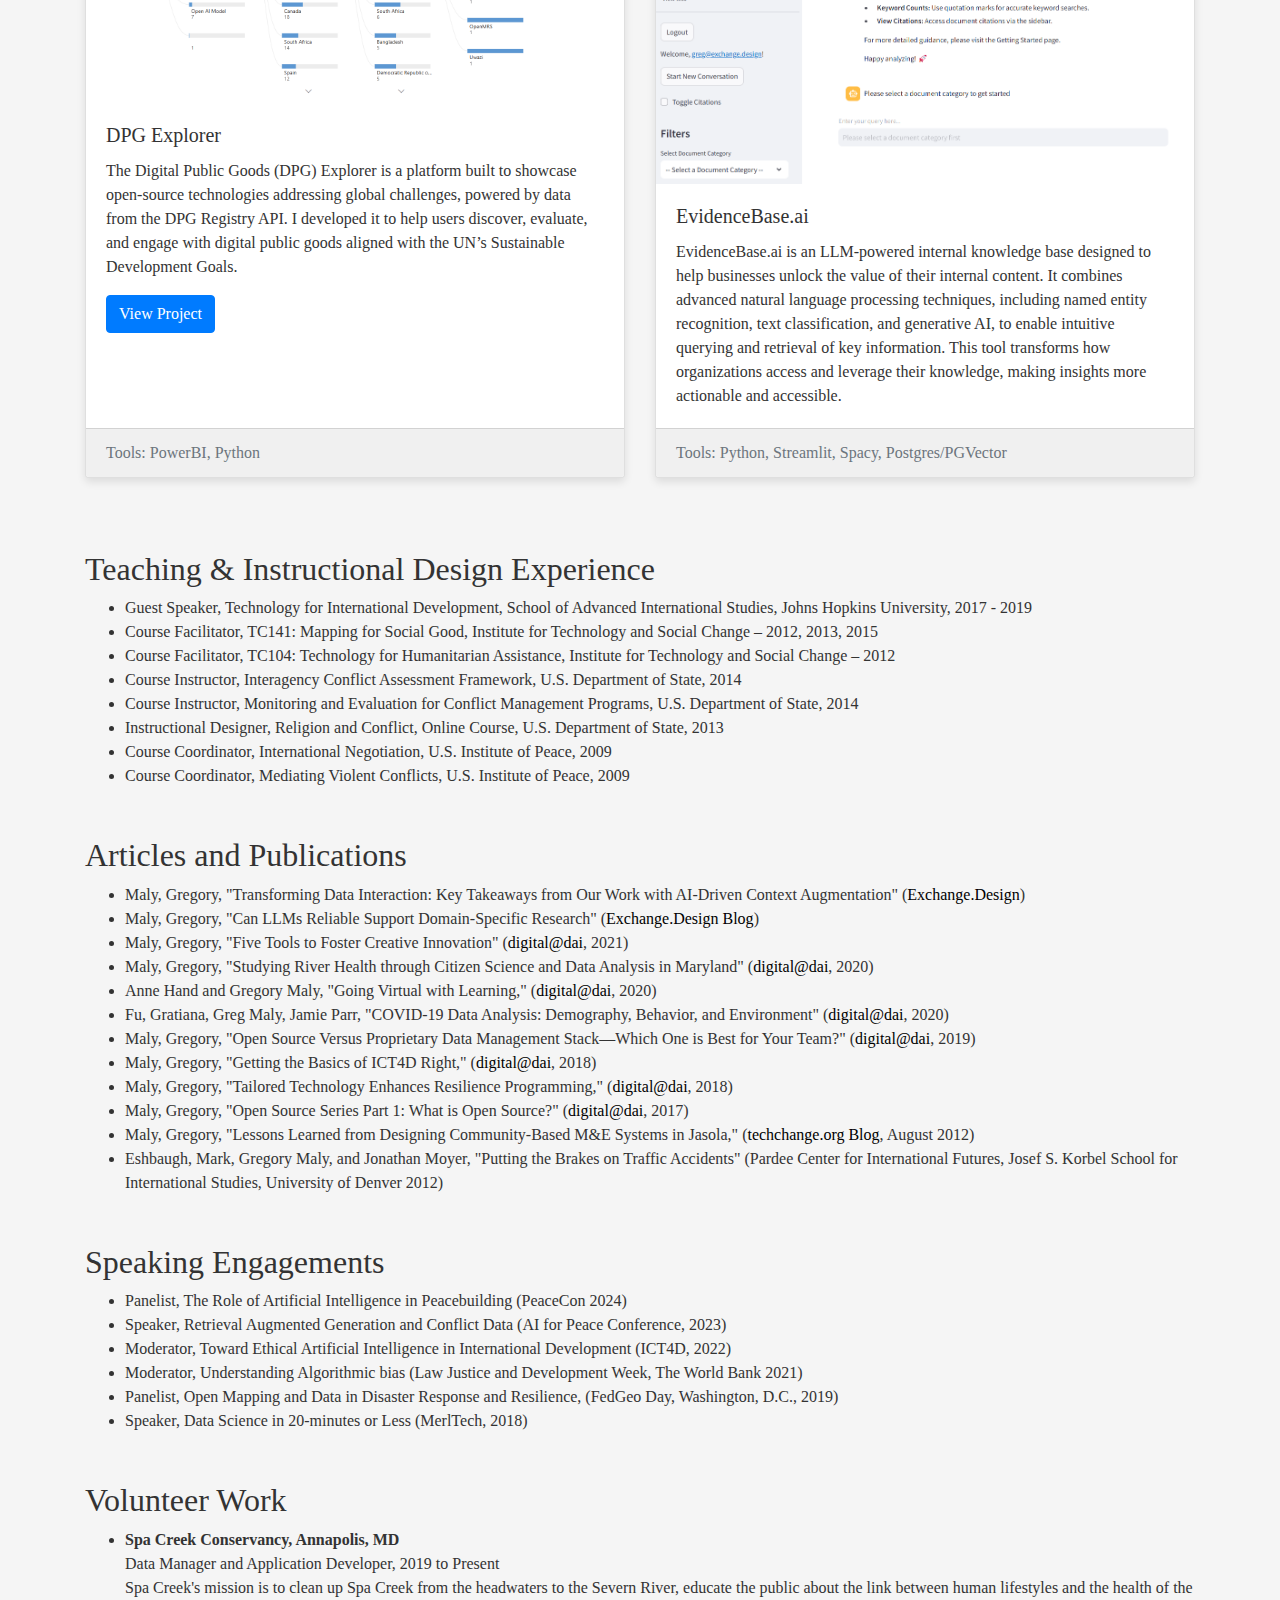
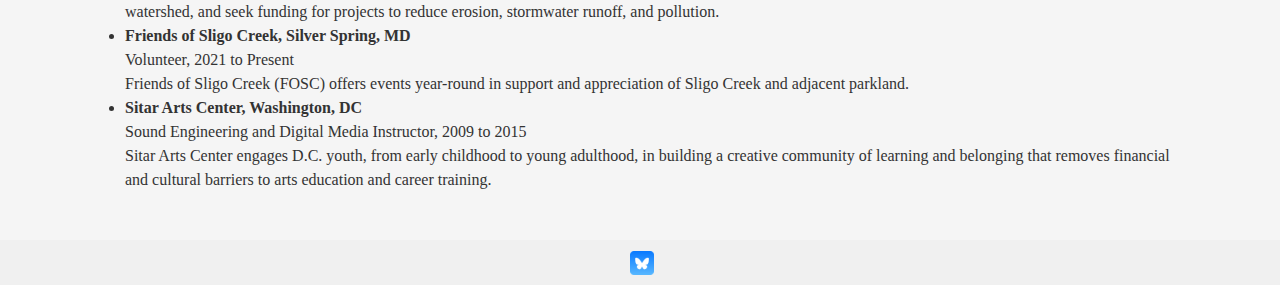
==== commit e7ac8a9c: "Update index.html" ====
--- a/index.html
+++ b/index.html
@@ -193,6 +193,66 @@
         </div>
       </div>
     </div>
+      <section id="teaching" class="my-5">
+    <div class="container">
+      <h2>Teaching & Instructional Design Experience</h2>
+      <ul>
+        <li>Guest Speaker, Technology for International Development, School of Advanced International Studies, Johns Hopkins University, 2017 - 2019</li>
+        <li>Course Facilitator, TC141: Mapping for Social Good, Institute for Technology and Social Change – 2012, 2013, 2015</li>
+        <li>Course Facilitator, TC104: Technology for Humanitarian Assistance, Institute for Technology and Social Change – 2012</li>
+        <li>Course Instructor, Interagency Conflict Assessment Framework, U.S. Department of State, 2014</li>
+        <li>Course Instructor, Monitoring and Evaluation for Conflict Management Programs, U.S. Department of State, 2014</li>
+        <li>Instructional Designer, Religion and Conflict, Online Course, U.S. Department of State, 2013</li>
+        <li>Course Coordinator, International Negotiation, U.S. Institute of Peace, 2009</li>
+        <li>Course Coordinator, Mediating Violent Conflicts, U.S. Institute of Peace, 2009</li>
+      </ul>
+    </div>
+  </section>
+
+  <section id="publications" class="my-5">
+    <div class="container">
+      <h2>Articles and Publications</h2>
+      <ul>
+        <li>Maly, Gregory, "Transforming Data Interaction: Key Takeaways from Our Work with AI-Driven Context Augmentation" (<a href="https://www.exchange.design/blog/transforming-data-interaction-key-takeaways-from-ai-driven-context-augmentation" target="_blank">Exchange.Design</a>)</li>
+        <li>Maly, Gregory, "Can LLMs Reliable Support Domain-Specific Research" (<a href="https://www.exchange.design/blog/making-llms-reliable-for-domain-speciific-work" target="_blank">Exchange.Design Blog</a>)</li>
+        <li>Maly, Gregory, "Five Tools to Foster Creative Innovation" (<a href="https://dai-global-digital.com" target="_blank">digital@dai</a>, 2021)</li>
+        <li>Maly, Gregory, "Studying River Health through Citizen Science and Data Analysis in Maryland" (<a href="https://dai-global-digital.com" target="_blank">digital@dai</a>, 2020)</li>
+        <li>Anne Hand and Gregory Maly, "Going Virtual with Learning," (<a href="https://dai-global-digital.com" target="_blank">digital@dai</a>, 2020)</li>
+        <li>Fu, Gratiana, Greg Maly, Jamie Parr, "COVID-19 Data Analysis: Demography, Behavior, and Environment" (<a href="https://dai-global-digital.com" target="_blank">digital@dai</a>, 2020)</li>
+        <li>Maly, Gregory, "Open Source Versus Proprietary Data Management Stack—Which One is Best for Your Team?" (<a href="https://dai-global-digital.com" target="_blank">digital@dai</a>, 2019)</li>
+        <li>Maly, Gregory, "Getting the Basics of ICT4D Right," (<a href="https://dai-global-digital.com" target="_blank">digital@dai</a>, 2018)</li>
+        <li>Maly, Gregory, "Tailored Technology Enhances Resilience Programming," (<a href="https://dai-global-digital.com" target="_blank">digital@dai</a>, 2018)</li>
+        <li>Maly, Gregory, "Open Source Series Part 1: What is Open Source?" (<a href="https://dai-global-digital.com" target="_blank">digital@dai</a>, 2017)</li>
+        <li>Maly, Gregory, "Lessons Learned from Designing Community-Based M&E Systems in Jasola," (<a href="https://techchange.org/blog" target="_blank">techchange.org Blog</a>, August 2012)</li>
+        <li>Eshbaugh, Mark, Gregory Maly, and Jonathan Moyer, "Putting the Brakes on Traffic Accidents" (Pardee Center for International Futures, Josef S. Korbel School for International Studies, University of Denver 2012)</li>
+      </ul>
+    </div>
+  </section>
+
+  <section id="speaking" class="my-5">
+    <div class="container">
+      <h2>Speaking Engagements</h2>
+      <ul>
+        <li>Panelist, The Role of Artificial Intelligence in Peacebuilding (PeaceCon 2024)</li>
+        <li>Speaker, Retrieval Augmented Generation and Conflict Data (AI for Peace Conference, 2023)</li>
+        <li>Moderator, Toward Ethical Artificial Intelligence in International Development (ICT4D, 2022)</li>
+        <li>Moderator, Understanding Algorithmic bias (Law Justice and Development Week, The World Bank 2021)</li>
+        <li>Panelist, Open Mapping and Data in Disaster Response and Resilience, (FedGeo Day, Washington, D.C., 2019)</li>
+        <li>Speaker, Data Science in 20-minutes or Less (MerlTech, 2018)</li>
+      </ul>
+    </div>
+  </section>
+
+  <section id="volunteer" class="my-5">
+    <div class="container">
+      <h2>Volunteer Work</h2>
+      <ul>
+        <li><strong>Spa Creek Conservancy, Annapolis, MD</strong><br>Data Manager and Application Developer, 2019 to Present<br>Spa Creek's mission is to clean up Spa Creek from the headwaters to the Severn River, educate the public about the link between human lifestyles and the health of the watershed, and seek funding for projects to reduce erosion, stormwater runoff, and pollution.</li>
+        <li><strong>Friends of Sligo Creek, Silver Spring, MD</strong><br>Volunteer, 2021 to Present<br>Friends of Sligo Creek (FOSC) offers events year-round in support and appreciation of Sligo Creek and adjacent parkland.</li>
+        <li><strong>Sitar Arts Center, Washington, DC</strong><br>Sound Engineering and Digital Media Instructor, 2009 to 2015<br>Sitar Arts Center engages D.C. youth, from early childhood to young adulthood, in building a creative community of learning and belonging that removes financial and cultural barriers to arts education and career training.</li>
+      </ul>
+    </div>
+  </section>
   </main>
 
   <footer class="text-center">
